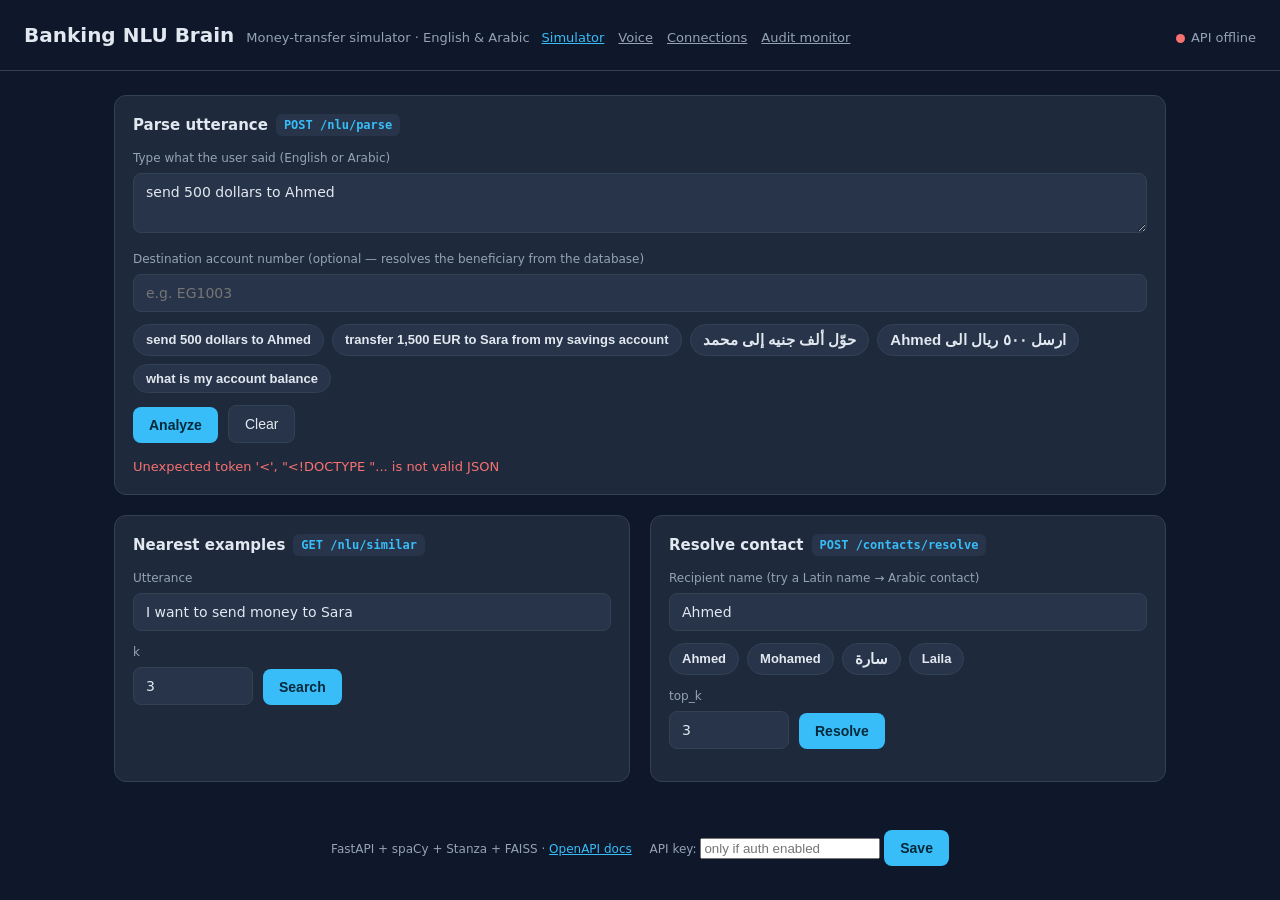
==== app/static/index.html @ 8054254e "feat(voice): live microphone voice assistant page + fix async TTS - Add /voice page: browser mic cap" ====
<!DOCTYPE html>
<html lang="en">
<head>
  <meta charset="utf-8" />
  <meta name="viewport" content="width=device-width, initial-scale=1" />
  <title>Banking NLU Brain — Simulator</title>
  <style>
    :root {
      --bg: #0f172a;
      --panel: #1e293b;
      --panel-2: #273449;
      --border: #334155;
      --text: #e2e8f0;
      --muted: #94a3b8;
      --accent: #38bdf8;
      --accent-2: #22c55e;
      --warn: #f59e0b;
      --danger: #f87171;
    }
    * { box-sizing: border-box; }
    body {
      margin: 0;
      font-family: system-ui, -apple-system, "Segoe UI", Roboto, "Helvetica Neue", Arial, sans-serif;
      background: var(--bg);
      color: var(--text);
      line-height: 1.5;
    }
    header {
      padding: 20px 24px;
      border-bottom: 1px solid var(--border);
      display: flex;
      align-items: baseline;
      gap: 12px;
      flex-wrap: wrap;
    }
    header h1 { font-size: 20px; margin: 0; }
    header .sub { color: var(--muted); font-size: 13px; }
    header .status { margin-left: auto; font-size: 13px; color: var(--muted); }
    .dot { display: inline-block; width: 9px; height: 9px; border-radius: 50%; background: var(--muted); margin-right: 6px; vertical-align: middle; }
    .dot.ok { background: var(--accent-2); }
    .dot.bad { background: var(--danger); }
    main { max-width: 1100px; margin: 0 auto; padding: 24px; display: grid; gap: 20px; grid-template-columns: 1fr 1fr; }
    .full { grid-column: 1 / -1; }
    .card { background: var(--panel); border: 1px solid var(--border); border-radius: 12px; padding: 18px; }
    .card h2 { font-size: 15px; margin: 0 0 12px; display: flex; align-items: center; gap: 8px; }
    .card h2 .ep { font-family: ui-monospace, SFMono-Regular, Menlo, monospace; font-size: 12px; color: var(--accent); background: var(--panel-2); padding: 2px 8px; border-radius: 6px; }
    label { display: block; font-size: 12px; color: var(--muted); margin-bottom: 6px; }
    textarea, input[type=text], input[type=number] {
      width: 100%; background: var(--panel-2); color: var(--text);
      border: 1px solid var(--border); border-radius: 8px; padding: 10px 12px;
      font-size: 14px; font-family: inherit; resize: vertical;
    }
    textarea { min-height: 60px; }
    textarea:focus, input:focus { outline: none; border-color: var(--accent); }
    .row { display: flex; gap: 10px; align-items: flex-end; flex-wrap: wrap; }
    .row > div { flex: 1; min-width: 120px; }
    button {
      background: var(--accent); color: #04293a; border: none; border-radius: 8px;
      padding: 10px 16px; font-size: 14px; font-weight: 600; cursor: pointer;
    }
    button:hover { filter: brightness(1.08); }
    button:disabled { opacity: 0.6; cursor: not-allowed; }
    button.ghost { background: var(--panel-2); color: var(--text); border: 1px solid var(--border); font-weight: 500; }
    .samples { display: flex; flex-wrap: wrap; gap: 8px; margin: 12px 0 4px; }
    .chip {
      background: var(--panel-2); border: 1px solid var(--border); color: var(--text);
      border-radius: 999px; padding: 6px 12px; font-size: 13px; cursor: pointer;
    }
    .chip:hover { border-color: var(--accent); }
    .chip[dir=rtl] { font-size: 15px; }
    .result { margin-top: 14px; }
    .badge { display: inline-block; padding: 3px 10px; border-radius: 999px; font-size: 12px; font-weight: 600; }
    .badge.transfer { background: rgba(34,197,94,.15); color: var(--accent-2); border: 1px solid rgba(34,197,94,.4); }
    .badge.fallback { background: rgba(245,158,11,.15); color: var(--warn); border: 1px solid rgba(245,158,11,.4); }
    .badge.semantic { background: rgba(56,189,248,.15); color: var(--accent); border: 1px solid rgba(56,189,248,.4); }
    .badge.keyword { background: rgba(148,163,184,.15); color: var(--muted); border: 1px solid rgba(148,163,184,.4); }
    .badge.llm { background: rgba(168,85,247,.15); color: #c4b5fd; border: 1px solid rgba(168,85,247,.4); }
    .clarify { margin-top: 12px; background: rgba(168,85,247,.08); border: 1px solid rgba(168,85,247,.35); border-radius: 8px; padding: 10px 12px; font-size: 14px; }
    .clarify .lbl { color: #c4b5fd; font-size: 12px; display: block; margin-bottom: 4px; }
    .kv { display: grid; grid-template-columns: 130px 1fr; gap: 6px 12px; margin-top: 12px; font-size: 14px; }
    .kv .k { color: var(--muted); }
    .kv .v { word-break: break-word; }
    .meter { background: var(--panel-2); border-radius: 999px; height: 8px; overflow: hidden; margin-top: 4px; }
    .meter > span { display: block; height: 100%; background: var(--accent); }
    .list { margin-top: 12px; display: flex; flex-direction: column; gap: 8px; }
    .item { background: var(--panel-2); border: 1px solid var(--border); border-radius: 8px; padding: 10px 12px; font-size: 14px; }
    .item .top { display: flex; justify-content: space-between; gap: 10px; align-items: center; }
    .item .score { font-family: ui-monospace, monospace; color: var(--accent); font-size: 13px; }
    .muted { color: var(--muted); }
    pre.raw { background: #0b1220; border: 1px solid var(--border); border-radius: 8px; padding: 12px; overflow: auto; font-size: 12px; max-height: 260px; }
    details { margin-top: 12px; }
    summary { cursor: pointer; color: var(--muted); font-size: 13px; }
    .err { color: var(--danger); font-size: 13px; margin-top: 10px; }
    footer { text-align: center; color: var(--muted); font-size: 12px; padding: 24px; }
    @media (max-width: 720px) { main { grid-template-columns: 1fr; } }
  </style>
</head>
<body>
  <header>
    <h1>Banking NLU Brain</h1>
    <span class="sub">Money-transfer simulator · English &amp; Arabic</span>
    <nav style="display:flex;gap:14px;font-size:13px">
      <a style="color:var(--accent)" href="/">Simulator</a>
      <a style="color:var(--muted)" href="/voice">Voice</a>
      <a style="color:var(--muted)" href="/admin">Connections</a>
      <a style="color:var(--muted)" href="/admin/audit">Audit monitor</a>
    </nav>
    <span class="status"><span id="healthDot" class="dot"></span><span id="healthText">checking…</span></span>
  </header>

  <main>
    <!-- Parse -->
    <section class="card full">
      <h2>Parse utterance <span class="ep">POST /nlu/parse</span></h2>
      <label for="parseText">Type what the user said (English or Arabic)</label>
      <textarea id="parseText" placeholder="e.g. send 500 dollars to Ahmed">send 500 dollars to Ahmed</textarea>
      <label for="parseAccount" style="margin-top:10px">Destination account number (optional — resolves the beneficiary from the database)</label>
      <input id="parseAccount" type="text" placeholder="e.g. EG1003" />
      <div class="samples" id="parseSamples"></div>
      <div class="row" style="margin-top:12px">
        <button id="parseBtn">Analyze</button>
        <button class="ghost" id="parseClear">Clear</button>
      </div>
      <div class="result" id="parseResult"></div>
    </section>

    <!-- Similar -->
    <section class="card">
      <h2>Nearest examples <span class="ep">GET /nlu/similar</span></h2>
      <label for="simText">Utterance</label>
      <input type="text" id="simText" value="I want to send money to Sara" />
      <div class="row" style="margin-top:12px">
        <div style="max-width:90px">
          <label for="simK">k</label>
          <input type="number" id="simK" value="3" min="1" max="20" />
        </div>
        <div style="flex:0 0 auto"><button id="simBtn">Search</button></div>
      </div>
      <div class="result" id="simResult"></div>
    </section>

    <!-- Resolve -->
    <section class="card">
      <h2>Resolve contact <span class="ep">POST /contacts/resolve</span></h2>
      <label for="resName">Recipient name (try a Latin name → Arabic contact)</label>
      <input type="text" id="resName" value="Ahmed" />
      <div class="samples" id="resSamples"></div>
      <div class="row" style="margin-top:12px">
        <div style="max-width:90px">
          <label for="resK">top_k</label>
          <input type="number" id="resK" value="3" min="1" max="20" />
        </div>
        <div style="flex:0 0 auto"><button id="resBtn">Resolve</button></div>
      </div>
      <div class="result" id="resResult"></div>
    </section>
  </main>

  <footer>
    FastAPI + spaCy + Stanza + FAISS · <a style="color:var(--accent)" href="/docs">OpenAPI docs</a>
    <span style="margin-left:14px">API key: <input id="apiKeyInput" type="password" placeholder="only if auth enabled" style="width:180px"> <button type="button" onclick="saveApiKey()">Save</button></span>
  </footer>

  <script>
    const $ = (id) => document.getElementById(id);
    function apiKey() { return localStorage.getItem("nlu_api_key") || ""; }
    function saveApiKey() { localStorage.setItem("nlu_api_key", $("apiKeyInput").value); checkHealth(); doParse(); }
    const PARSE_SAMPLES = [
      { t: "send 500 dollars to Ahmed" },
      { t: "transfer 1,500 EUR to Sara from my savings account" },
      { t: "حوّل ألف جنيه إلى محمد", rtl: true },
      { t: "ارسل ٥٠٠ ريال الى Ahmed", rtl: true },
      { t: "what is my account balance" },
    ];
    const RES_SAMPLES = [
      { t: "Ahmed" }, { t: "Mohamed" }, { t: "سارة", rtl: true }, { t: "Laila" },
    ];

    function pct(x) { return (x * 100).toFixed(1) + "%"; }
    function esc(s) { return String(s).replace(/[&<>]/g, c => ({ "&": "&amp;", "<": "&lt;", ">": "&gt;" }[c])); }
    function isRTL(s) { return /[\u0600-\u06FF]/.test(s); }

    function renderChips(container, samples, target) {
      container.innerHTML = "";
      samples.forEach(s => {
        const b = document.createElement("button");
        b.className = "chip";
        b.textContent = s.t;
        if (s.rtl) b.setAttribute("dir", "rtl");
        b.onclick = () => { target.value = s.t; target.dispatchEvent(new Event("input")); };
        container.appendChild(b);
      });
    }

    async function api(path, opts) {
      opts = opts || {};
      const headers = Object.assign({}, opts.headers || {});
      const k = apiKey();
      if (k) headers["X-API-Key"] = k;
      const res = await fetch(path, Object.assign({}, opts, { headers }));
      const body = await res.json();
      if (!res.ok) {
        const msg = body && body.error ? body.error.message : (body && body.detail ? JSON.stringify(body.detail) : ("HTTP " + res.status));
        throw new Error(msg);
      }
      return body;
    }

    async function checkHealth() {
      try {
        const h = await api("/health");
        $("healthDot").className = "dot ok";
        $("healthText").textContent = "API online · v" + (h.version || "?");
      } catch (e) {
        $("healthDot").className = "dot bad";
        $("healthText").textContent = "API offline";
      }
    }

    function rawBlock(obj) {
      return `<details><summary>Raw JSON</summary><pre class="raw">${esc(JSON.stringify(obj, null, 2))}</pre></details>`;
    }

    async function doParse() {
      const text = $("parseText").value.trim();
      const account = $("parseAccount").value.trim();
      const out = $("parseResult");
      if (!text) { out.innerHTML = '<div class="err">Enter some text first.</div>'; return; }
      $("parseBtn").disabled = true; out.innerHTML = '<div class="muted">Analyzing…</div>';
      try {
        const payload = { text };
        if (account) payload.account_number = account;
        const r = await api("/nlu/parse", {
          method: "POST", headers: { "Content-Type": "application/json" },
          body: JSON.stringify(payload),
        });
        const e = r.entities || {};
        const rr = r.resolved_recipient;
        const intentClass = r.intent === "transfer_money" ? "transfer" : "fallback";
        const recipientName = rr ? esc(rr.contact.name) : '<span class="muted">— none —</span>';
        const llmBadge = r.llm_assisted ? '<span class="badge llm" title="LiteLLM exception handler filled or corrected slots">LLM assisted</span>' : "";
        const benBadge = r.beneficiary_source
          ? `<span class="badge ${r.beneficiary_source === "database" ? "semantic" : "llm"}" title="How the beneficiary was resolved">beneficiary: ${esc(r.beneficiary_source)}</span>`
          : "";
        const b = r.resolved_beneficiary;
        const benBlock = b
          ? `<div class="kv" style="margin-top:10px">
               <div class="k">beneficiary</div><div class="v" dir="auto"><b>${esc(b.name)}</b></div>
               <div class="k">account</div><div class="v">${b.account ? esc(b.account) : '<span class="muted">null</span>'}</div>
               <div class="k">bank</div><div class="v" dir="auto">${b.bank ? esc(b.bank) : '<span class="muted">null</span>'}</div>
             </div>`
          : (account
              ? `<div class="clarify" style="background:rgba(245,158,11,.08);border-color:rgba(245,158,11,.35)"><span class="lbl" style="color:var(--warn)">account ${esc(account)} not found in database</span><span dir="auto">Delegated to the LLM (see clarification below).</span></div>`
              : "");
        const clarify = r.clarification ? `<div class="clarify"><span class="lbl">LLM clarification</span><span dir="auto">${esc(r.clarification)}</span></div>` : "";
        out.innerHTML = `
          <div style="display:flex;gap:8px;flex-wrap:wrap;align-items:center">
            <span class="badge ${intentClass}">${esc(r.intent)}</span>
            <span class="badge ${esc(r.intent_source)}">${esc(r.intent_source)}</span>
            ${benBadge}
            ${llmBadge}
            <span class="muted">language: <b>${esc(r.language)}</b></span>
          </div>
          <div style="margin-top:10px">
            <label>confidence — ${pct(r.confidence)}</label>
            <div class="meter"><span style="width:${pct(r.confidence)}"></span></div>
          </div>
          <div class="kv">
            <div class="k">amount</div><div class="v">${e.amount ?? '<span class="muted">null</span>'}</div>
            <div class="k">currency</div><div class="v">${e.currency ?? '<span class="muted">null</span>'}</div>
            <div class="k">recipient</div><div class="v" dir="auto">${e.recipient ? esc(e.recipient) : '<span class="muted">null</span>'}</div>
            <div class="k">source account</div><div class="v">${e.source_account ?? '<span class="muted">null</span>'}</div>
            <div class="k">resolved contact</div><div class="v" dir="auto">${recipientName}${rr ? ` <span class="muted">(${esc(rr.contact.account || "")}, ${pct(rr.score)})</span>` : ""}</div>
          </div>
          ${benBlock}
          ${clarify}
          ${rawBlock(r)}`;
      } catch (err) {
        out.innerHTML = `<div class="err">${esc(err.message)}</div>`;
      } finally {
        $("parseBtn").disabled = false;
      }
    }

    async function doSimilar() {
      const text = $("simText").value.trim();
      const k = parseInt($("simK").value, 10) || 3;
      const out = $("simResult");
      if (!text) { out.innerHTML = '<div class="err">Enter some text first.</div>'; return; }
      $("simBtn").disabled = true; out.innerHTML = '<div class="muted">Searching…</div>';
      try {
        const r = await api(`/nlu/similar?text=${encodeURIComponent(text)}&k=${k}`);
        if (!r.length) { out.innerHTML = '<div class="muted">No results (embedding model may be unavailable).</div>'; return; }
        out.innerHTML = '<div class="list">' + r.map(x => `
          <div class="item">
            <div class="top">
              <span dir="auto">${esc(x.text)}</span>
              <span class="score">${pct(x.score)}</span>
            </div>
            <div class="muted" style="font-size:12px;margin-top:4px">${esc(x.intent)}</div>
          </div>`).join("") + "</div>" + rawBlock(r);
      } catch (err) {
        out.innerHTML = `<div class="err">${esc(err.message)}</div>`;
      } finally {
        $("simBtn").disabled = false;
      }
    }

    async function doResolve() {
      const name = $("resName").value.trim();
      const top_k = parseInt($("resK").value, 10) || 3;
      const out = $("resResult");
      if (!name) { out.innerHTML = '<div class="err">Enter a name first.</div>'; return; }
      $("resBtn").disabled = true; out.innerHTML = '<div class="muted">Resolving…</div>';
      try {
        const r = await api("/contacts/resolve", {
          method: "POST", headers: { "Content-Type": "application/json" },
          body: JSON.stringify({ name, top_k }),
        });
        const m = r.matched;
        const matchedHtml = m
          ? `<div class="item"><div class="top"><span dir="auto"><b>${esc(m.contact.name)}</b> <span class="muted">${esc(m.contact.account || "")}</span></span><span class="score">${pct(m.score)}</span></div><div class="muted" style="font-size:12px;margin-top:4px">best match</div></div>`
          : '<div class="muted">No confident match.</div>';
        const cands = (r.candidates || []).map(c => `
          <div class="item"><div class="top"><span dir="auto">${esc(c.contact.name)} <span class="muted">${esc(c.contact.account || "")}</span></span><span class="score">${pct(c.score)}</span></div></div>`).join("");
        out.innerHTML = matchedHtml +
          '<label style="margin-top:14px">candidates</label><div class="list">' + cands + "</div>" + rawBlock(r);
      } catch (err) {
        out.innerHTML = `<div class="err">${esc(err.message)}</div>`;
      } finally {
        $("resBtn").disabled = false;
      }
    }

    renderChips($("parseSamples"), PARSE_SAMPLES, $("parseText"));
    renderChips($("resSamples"), RES_SAMPLES, $("resName"));
    $("parseBtn").onclick = doParse;
    $("parseClear").onclick = () => { $("parseText").value = ""; $("parseAccount").value = ""; $("parseResult").innerHTML = ""; };
    $("simBtn").onclick = doSimilar;
    $("resBtn").onclick = doResolve;
    $("parseText").addEventListener("keydown", (e) => { if ((e.ctrlKey || e.metaKey) && e.key === "Enter") doParse(); });
    $("apiKeyInput").value = apiKey();
    checkHealth();
    doParse();
  </script>
</body>
</html>
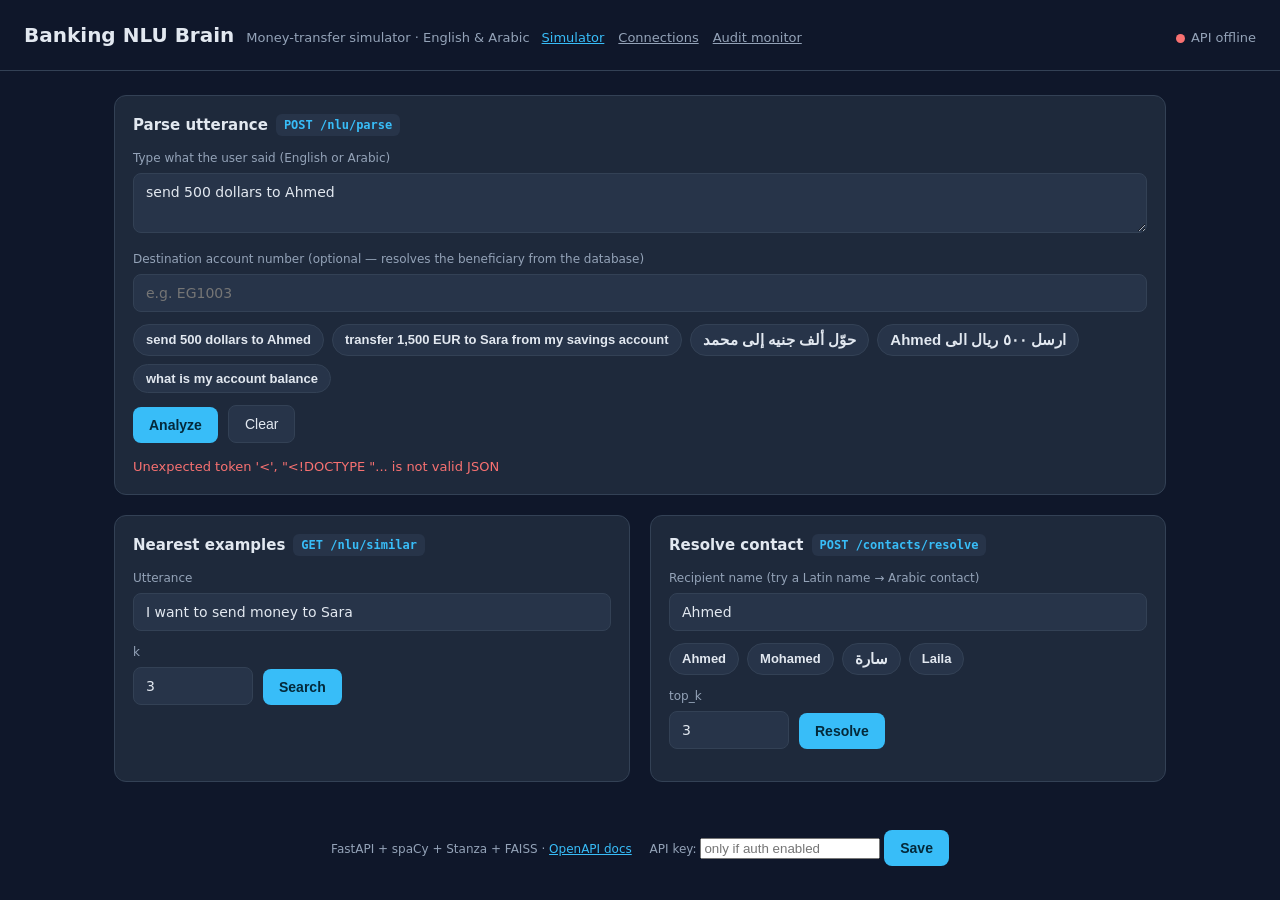
==== commit 92b27d2b: "feat(memory): replace voice layer with per-user Memory Brain (habits + shortcuts) Remove the ASR/TTS" ====
--- a/app/static/index.html
+++ b/app/static/index.html
@@ -101,7 +101,6 @@
     <span class="sub">Money-transfer simulator · English &amp; Arabic</span>
     <nav style="display:flex;gap:14px;font-size:13px">
       <a style="color:var(--accent)" href="/">Simulator</a>
-      <a style="color:var(--muted)" href="/voice">Voice</a>
       <a style="color:var(--muted)" href="/admin">Connections</a>
       <a style="color:var(--muted)" href="/admin/audit">Audit monitor</a>
     </nav>
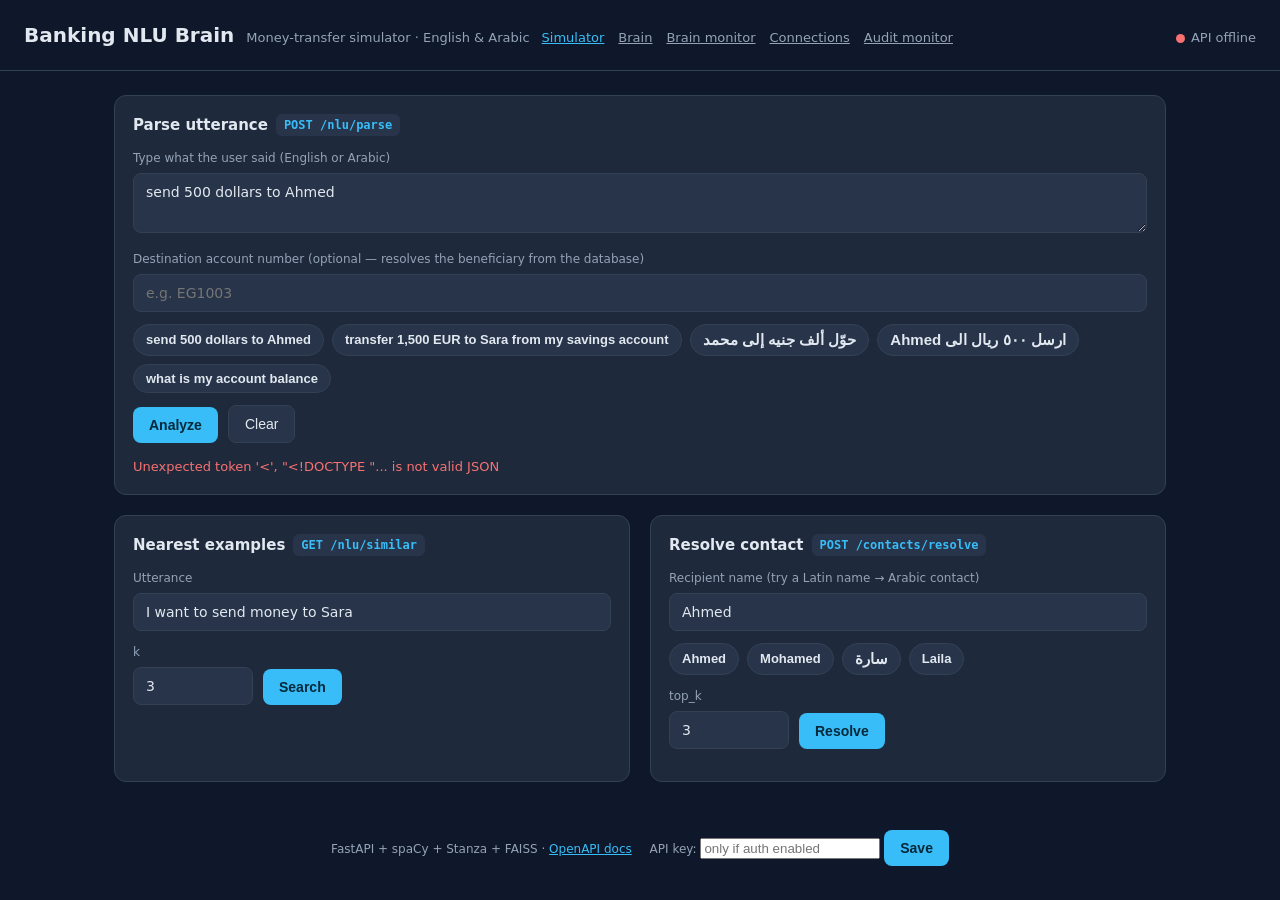
==== commit c60f2045: "feat(memory): Brain simulator + behavior monitoring pages Add two web UIs for the Memory Brain plus " ====
--- a/app/static/index.html
+++ b/app/static/index.html
@@ -101,6 +101,8 @@
     <span class="sub">Money-transfer simulator · English &amp; Arabic</span>
     <nav style="display:flex;gap:14px;font-size:13px">
       <a style="color:var(--accent)" href="/">Simulator</a>
+      <a style="color:var(--muted)" href="/brain">Brain</a>
+      <a style="color:var(--muted)" href="/brain/monitor">Brain monitor</a>
       <a style="color:var(--muted)" href="/admin">Connections</a>
       <a style="color:var(--muted)" href="/admin/audit">Audit monitor</a>
     </nav>
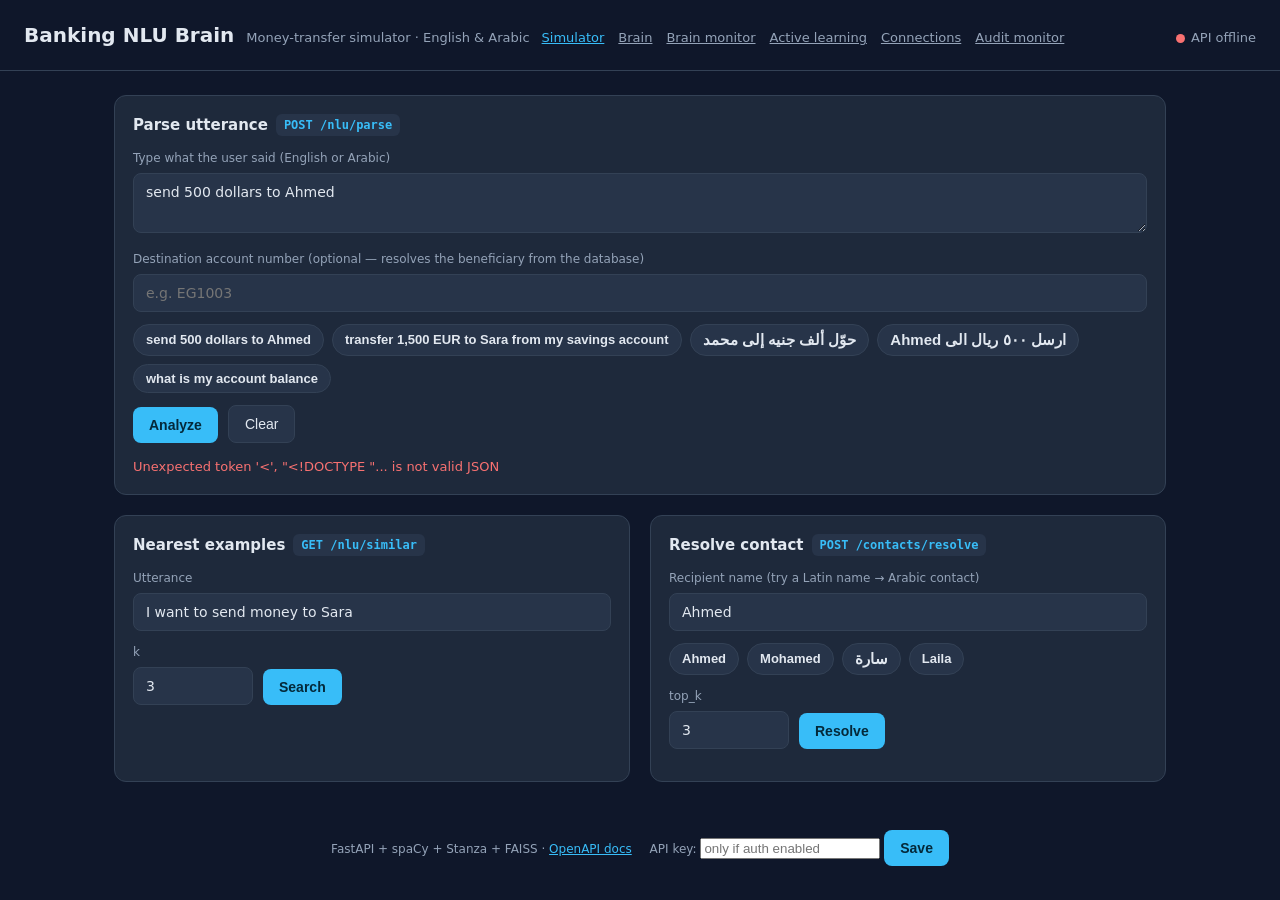
==== commit 385d50ed: "feat(active-learning,observability): add review queue, nightly index hot-swap, and block_trace Co-Au" ====
--- a/app/static/index.html
+++ b/app/static/index.html
@@ -103,6 +103,7 @@
       <a style="color:var(--accent)" href="/">Simulator</a>
       <a style="color:var(--muted)" href="/brain">Brain</a>
       <a style="color:var(--muted)" href="/brain/monitor">Brain monitor</a>
+      <a style="color:var(--muted)" href="/active-learning">Active learning</a>
       <a style="color:var(--muted)" href="/admin">Connections</a>
       <a style="color:var(--muted)" href="/admin/audit">Audit monitor</a>
     </nav>
@@ -220,6 +221,27 @@
 
     function rawBlock(obj) {
       return `<details><summary>Raw JSON</summary><pre class="raw">${esc(JSON.stringify(obj, null, 2))}</pre></details>`;
+    }
+
+    const TRACE_COLOR = { ok: "var(--accent-2)", skipped: "var(--muted)", error: "var(--danger)" };
+    function traceBlock(trace) {
+      if (!trace || !trace.length) return "";
+      const max = Math.max(...trace.map(b => b.duration_ms), 0.001);
+      const rows = trace.map(b => {
+        const c = TRACE_COLOR[b.status] || "var(--muted)";
+        const w = Math.max(2, (b.duration_ms / max) * 100);
+        const note = b.note ? ` <span class="muted">· ${esc(b.note)}</span>` : "";
+        return `<div class="item" style="padding:8px 12px">
+            <div class="top">
+              <span><span class="dot" style="background:${c}"></span>${esc(b.block)}${note}</span>
+              <span class="score">${b.duration_ms.toFixed(2)} ms</span>
+            </div>
+            <div class="meter" style="margin-top:6px"><span style="width:${w}%;background:${c}"></span></div>
+          </div>`;
+      }).join("");
+      const total = trace.reduce((s, b) => s + b.duration_ms, 0);
+      return `<details open style="margin-top:14px"><summary>block_trace · ${trace.length} blocks · ${total.toFixed(2)} ms</summary>
+        <div class="list">${rows}</div></details>`;
     }
 
     async function doParse() {
@@ -275,6 +297,7 @@
           </div>
           ${benBlock}
           ${clarify}
+          ${traceBlock(r.block_trace)}
           ${rawBlock(r)}`;
       } catch (err) {
         out.innerHTML = `<div class="err">${esc(err.message)}</div>`;
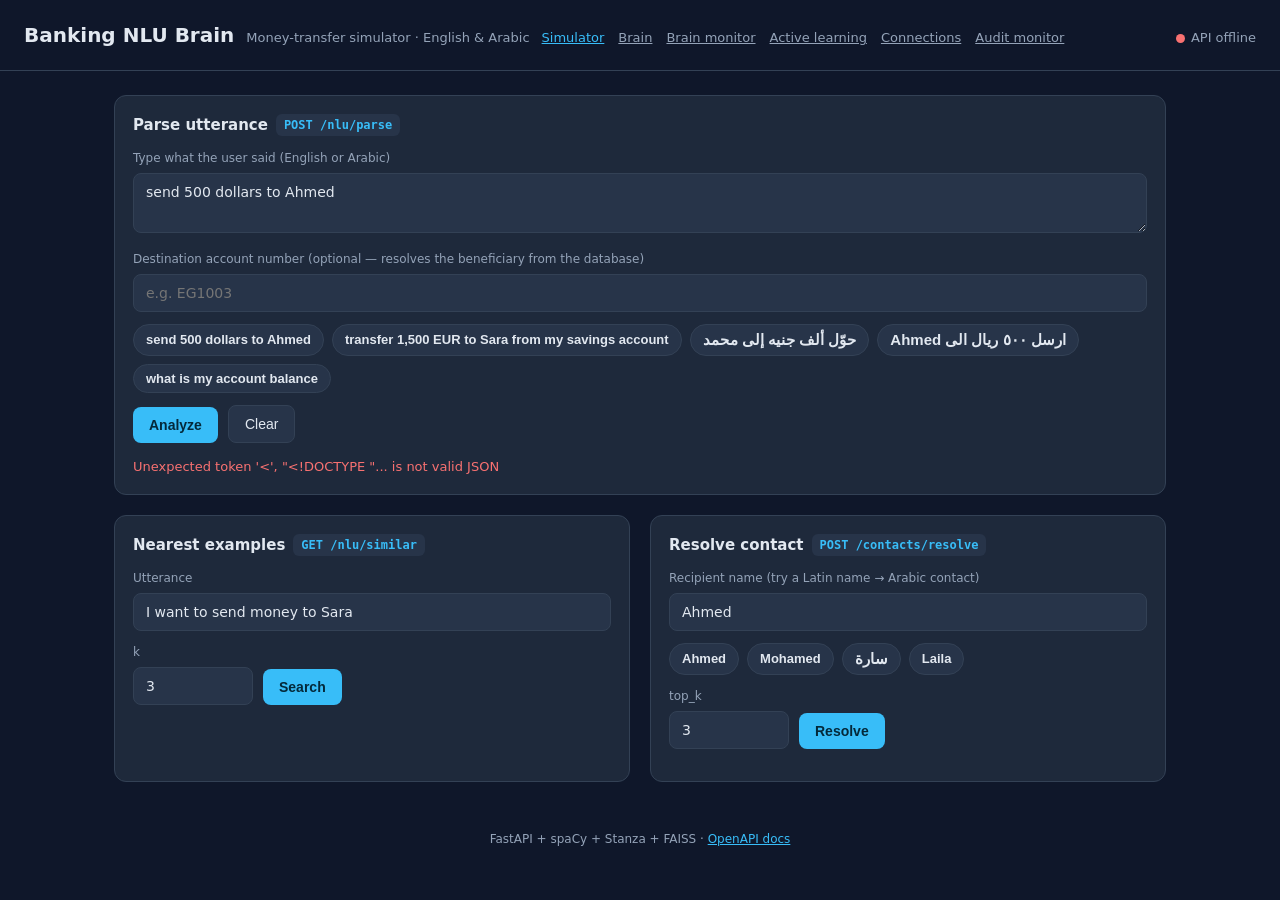
==== commit 6ee7d3ad: "refactor: remove all security layers (API-key auth, rate limiting, security headers, CORS) Co-Author" ====
--- a/app/static/index.html
+++ b/app/static/index.html
@@ -160,13 +160,10 @@
 
   <footer>
     FastAPI + spaCy + Stanza + FAISS · <a style="color:var(--accent)" href="/docs">OpenAPI docs</a>
-    <span style="margin-left:14px">API key: <input id="apiKeyInput" type="password" placeholder="only if auth enabled" style="width:180px"> <button type="button" onclick="saveApiKey()">Save</button></span>
   </footer>
 
   <script>
     const $ = (id) => document.getElementById(id);
-    function apiKey() { return localStorage.getItem("nlu_api_key") || ""; }
-    function saveApiKey() { localStorage.setItem("nlu_api_key", $("apiKeyInput").value); checkHealth(); doParse(); }
     const PARSE_SAMPLES = [
       { t: "send 500 dollars to Ahmed" },
       { t: "transfer 1,500 EUR to Sara from my savings account" },
@@ -197,8 +194,6 @@
     async function api(path, opts) {
       opts = opts || {};
       const headers = Object.assign({}, opts.headers || {});
-      const k = apiKey();
-      if (k) headers["X-API-Key"] = k;
       const res = await fetch(path, Object.assign({}, opts, { headers }));
       const body = await res.json();
       if (!res.ok) {
@@ -363,7 +358,6 @@
     $("simBtn").onclick = doSimilar;
     $("resBtn").onclick = doResolve;
     $("parseText").addEventListener("keydown", (e) => { if ((e.ctrlKey || e.metaKey) && e.key === "Enter") doParse(); });
-    $("apiKeyInput").value = apiKey();
     checkHealth();
     doParse();
   </script>
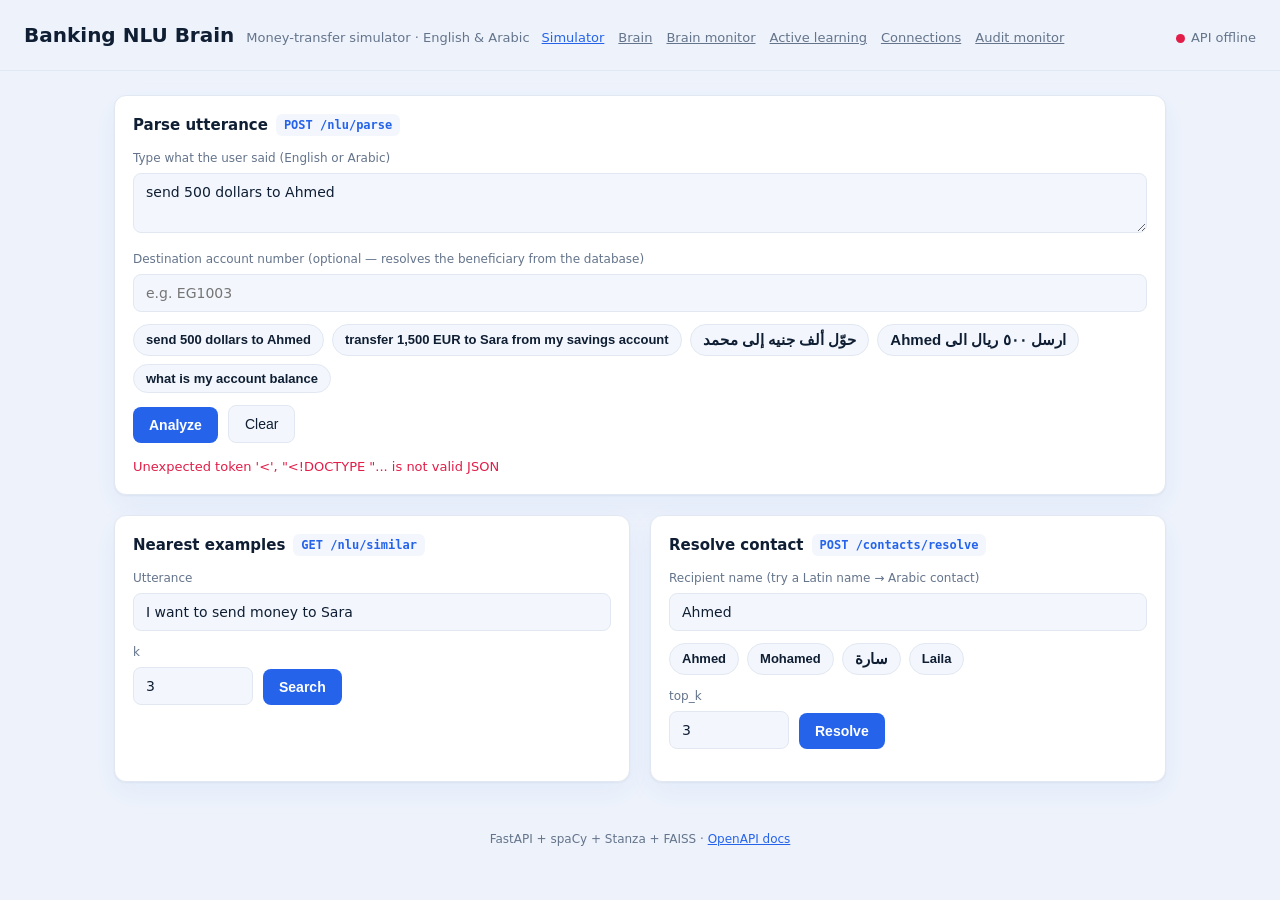
==== commit 7ee47cc5: "style(ui): apply light theme to the dev/admin pages Restyle Simulator, Brain, Brain Monitor, Active " ====
--- a/app/static/index.html
+++ b/app/static/index.html
@@ -6,16 +6,16 @@
   <title>Banking NLU Brain — Simulator</title>
   <style>
     :root {
-      --bg: #0f172a;
-      --panel: #1e293b;
-      --panel-2: #273449;
-      --border: #334155;
-      --text: #e2e8f0;
-      --muted: #94a3b8;
-      --accent: #38bdf8;
-      --accent-2: #22c55e;
-      --warn: #f59e0b;
-      --danger: #f87171;
+      --bg: #eef3fb;
+      --panel: #ffffff;
+      --panel-2: #f3f7fd;
+      --border: #e2e8f2;
+      --text: #0f1e33;
+      --muted: #64748b;
+      --accent: #2563eb;
+      --accent-2: #059669;
+      --warn: #d97706;
+      --danger: #e11d48;
     }
     * { box-sizing: border-box; }
     body {
@@ -55,7 +55,7 @@
     .row { display: flex; gap: 10px; align-items: flex-end; flex-wrap: wrap; }
     .row > div { flex: 1; min-width: 120px; }
     button {
-      background: var(--accent); color: #04293a; border: none; border-radius: 8px;
+      background: var(--accent); color: #ffffff; border: none; border-radius: 8px;
       padding: 10px 16px; font-size: 14px; font-weight: 600; cursor: pointer;
     }
     button:hover { filter: brightness(1.08); }
@@ -74,9 +74,9 @@
     .badge.fallback { background: rgba(245,158,11,.15); color: var(--warn); border: 1px solid rgba(245,158,11,.4); }
     .badge.semantic { background: rgba(56,189,248,.15); color: var(--accent); border: 1px solid rgba(56,189,248,.4); }
     .badge.keyword { background: rgba(148,163,184,.15); color: var(--muted); border: 1px solid rgba(148,163,184,.4); }
-    .badge.llm { background: rgba(168,85,247,.15); color: #c4b5fd; border: 1px solid rgba(168,85,247,.4); }
+    .badge.llm { background: rgba(168,85,247,.15); color: #7c3aed; border: 1px solid rgba(168,85,247,.4); }
     .clarify { margin-top: 12px; background: rgba(168,85,247,.08); border: 1px solid rgba(168,85,247,.35); border-radius: 8px; padding: 10px 12px; font-size: 14px; }
-    .clarify .lbl { color: #c4b5fd; font-size: 12px; display: block; margin-bottom: 4px; }
+    .clarify .lbl { color: #7c3aed; font-size: 12px; display: block; margin-bottom: 4px; }
     .kv { display: grid; grid-template-columns: 130px 1fr; gap: 6px 12px; margin-top: 12px; font-size: 14px; }
     .kv .k { color: var(--muted); }
     .kv .v { word-break: break-word; }
@@ -87,12 +87,14 @@
     .item .top { display: flex; justify-content: space-between; gap: 10px; align-items: center; }
     .item .score { font-family: ui-monospace, monospace; color: var(--accent); font-size: 13px; }
     .muted { color: var(--muted); }
-    pre.raw { background: #0b1220; border: 1px solid var(--border); border-radius: 8px; padding: 12px; overflow: auto; font-size: 12px; max-height: 260px; }
+    pre.raw { background: #f1f5f9; border: 1px solid var(--border); border-radius: 8px; padding: 12px; overflow: auto; font-size: 12px; max-height: 260px; }
     details { margin-top: 12px; }
     summary { cursor: pointer; color: var(--muted); font-size: 13px; }
     .err { color: var(--danger); font-size: 13px; margin-top: 10px; }
     footer { text-align: center; color: var(--muted); font-size: 12px; padding: 24px; }
     @media (max-width: 720px) { main { grid-template-columns: 1fr; } }
+  
+    .card{box-shadow:0 1px 2px rgba(15,30,51,.05),0 10px 30px rgba(37,99,235,.06);}
   </style>
 </head>
 <body>
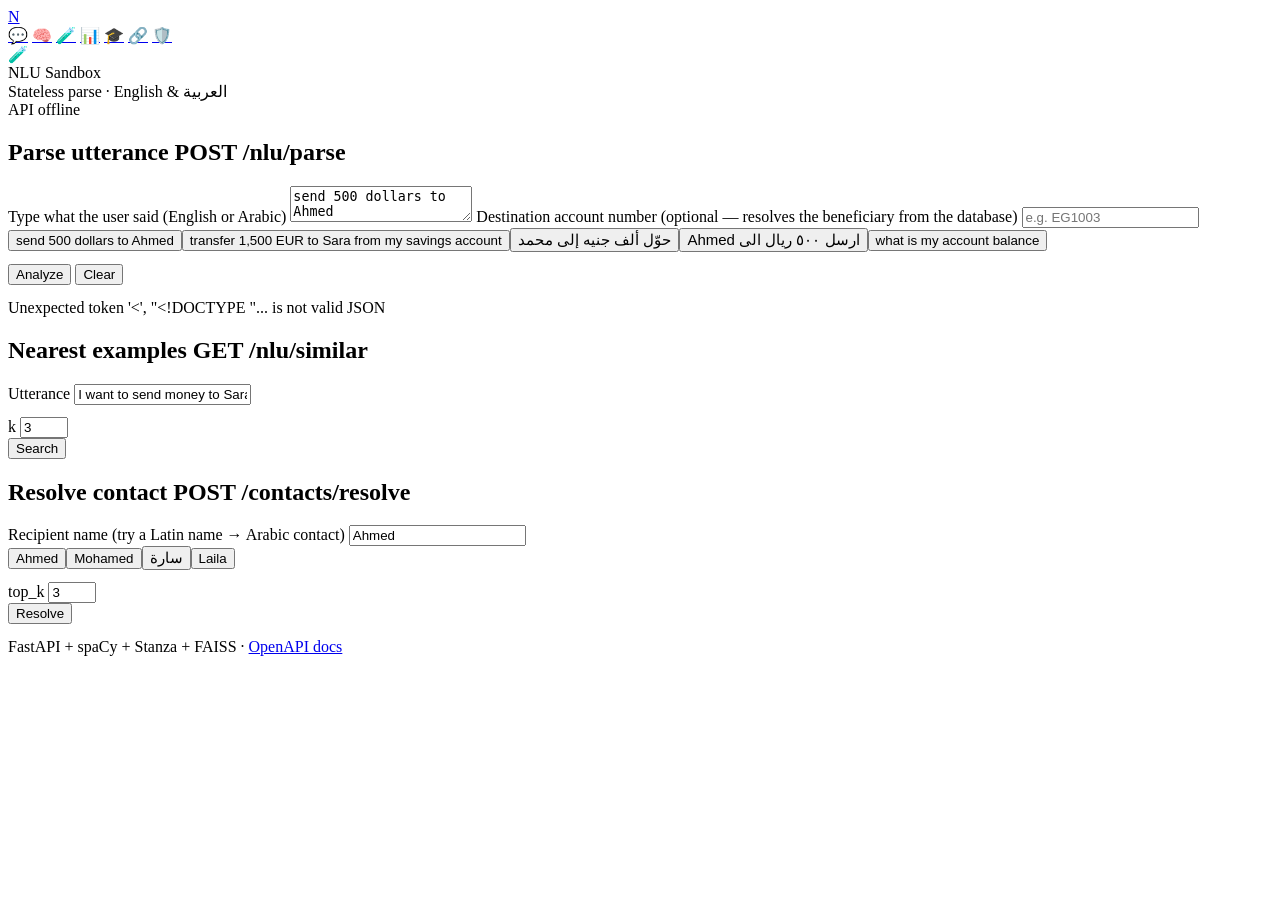
==== commit df93fa17: "style(ui): unify dev/admin pages onto the /assistant app shell Extract the /assistant design languag" ====
--- a/app/static/index.html
+++ b/app/static/index.html
@@ -4,115 +4,40 @@
   <meta charset="utf-8" />
   <meta name="viewport" content="width=device-width, initial-scale=1" />
   <title>Banking NLU Brain — Simulator</title>
+  <link rel="stylesheet" href="/static/app.css" />
   <style>
-    :root {
-      --bg: #eef3fb;
-      --panel: #ffffff;
-      --panel-2: #f3f7fd;
-      --border: #e2e8f2;
-      --text: #0f1e33;
-      --muted: #64748b;
-      --accent: #2563eb;
-      --accent-2: #059669;
-      --warn: #d97706;
-      --danger: #e11d48;
-    }
-    * { box-sizing: border-box; }
-    body {
-      margin: 0;
-      font-family: system-ui, -apple-system, "Segoe UI", Roboto, "Helvetica Neue", Arial, sans-serif;
-      background: var(--bg);
-      color: var(--text);
-      line-height: 1.5;
-    }
-    header {
-      padding: 20px 24px;
-      border-bottom: 1px solid var(--border);
-      display: flex;
-      align-items: baseline;
-      gap: 12px;
-      flex-wrap: wrap;
-    }
-    header h1 { font-size: 20px; margin: 0; }
-    header .sub { color: var(--muted); font-size: 13px; }
-    header .status { margin-left: auto; font-size: 13px; color: var(--muted); }
-    .dot { display: inline-block; width: 9px; height: 9px; border-radius: 50%; background: var(--muted); margin-right: 6px; vertical-align: middle; }
-    .dot.ok { background: var(--accent-2); }
-    .dot.bad { background: var(--danger); }
-    main { max-width: 1100px; margin: 0 auto; padding: 24px; display: grid; gap: 20px; grid-template-columns: 1fr 1fr; }
+    .content { grid-template-columns: 1fr 1fr; }
     .full { grid-column: 1 / -1; }
-    .card { background: var(--panel); border: 1px solid var(--border); border-radius: 12px; padding: 18px; }
-    .card h2 { font-size: 15px; margin: 0 0 12px; display: flex; align-items: center; gap: 8px; }
-    .card h2 .ep { font-family: ui-monospace, SFMono-Regular, Menlo, monospace; font-size: 12px; color: var(--accent); background: var(--panel-2); padding: 2px 8px; border-radius: 6px; }
-    label { display: block; font-size: 12px; color: var(--muted); margin-bottom: 6px; }
-    textarea, input[type=text], input[type=number] {
-      width: 100%; background: var(--panel-2); color: var(--text);
-      border: 1px solid var(--border); border-radius: 8px; padding: 10px 12px;
-      font-size: 14px; font-family: inherit; resize: vertical;
-    }
-    textarea { min-height: 60px; }
-    textarea:focus, input:focus { outline: none; border-color: var(--accent); }
-    .row { display: flex; gap: 10px; align-items: flex-end; flex-wrap: wrap; }
-    .row > div { flex: 1; min-width: 120px; }
-    button {
-      background: var(--accent); color: #ffffff; border: none; border-radius: 8px;
-      padding: 10px 16px; font-size: 14px; font-weight: 600; cursor: pointer;
-    }
-    button:hover { filter: brightness(1.08); }
-    button:disabled { opacity: 0.6; cursor: not-allowed; }
-    button.ghost { background: var(--panel-2); color: var(--text); border: 1px solid var(--border); font-weight: 500; }
-    .samples { display: flex; flex-wrap: wrap; gap: 8px; margin: 12px 0 4px; }
-    .chip {
-      background: var(--panel-2); border: 1px solid var(--border); color: var(--text);
-      border-radius: 999px; padding: 6px 12px; font-size: 13px; cursor: pointer;
-    }
-    .chip:hover { border-color: var(--accent); }
+    .result { margin-top: 14px; }
     .chip[dir=rtl] { font-size: 15px; }
-    .result { margin-top: 14px; }
-    .badge { display: inline-block; padding: 3px 10px; border-radius: 999px; font-size: 12px; font-weight: 600; }
-    .badge.transfer { background: rgba(34,197,94,.15); color: var(--accent-2); border: 1px solid rgba(34,197,94,.4); }
-    .badge.fallback { background: rgba(245,158,11,.15); color: var(--warn); border: 1px solid rgba(245,158,11,.4); }
-    .badge.semantic { background: rgba(56,189,248,.15); color: var(--accent); border: 1px solid rgba(56,189,248,.4); }
-    .badge.keyword { background: rgba(148,163,184,.15); color: var(--muted); border: 1px solid rgba(148,163,184,.4); }
-    .badge.llm { background: rgba(168,85,247,.15); color: #7c3aed; border: 1px solid rgba(168,85,247,.4); }
-    .clarify { margin-top: 12px; background: rgba(168,85,247,.08); border: 1px solid rgba(168,85,247,.35); border-radius: 8px; padding: 10px 12px; font-size: 14px; }
-    .clarify .lbl { color: #7c3aed; font-size: 12px; display: block; margin-bottom: 4px; }
-    .kv { display: grid; grid-template-columns: 130px 1fr; gap: 6px 12px; margin-top: 12px; font-size: 14px; }
-    .kv .k { color: var(--muted); }
-    .kv .v { word-break: break-word; }
-    .meter { background: var(--panel-2); border-radius: 999px; height: 8px; overflow: hidden; margin-top: 4px; }
-    .meter > span { display: block; height: 100%; background: var(--accent); }
-    .list { margin-top: 12px; display: flex; flex-direction: column; gap: 8px; }
-    .item { background: var(--panel-2); border: 1px solid var(--border); border-radius: 8px; padding: 10px 12px; font-size: 14px; }
-    .item .top { display: flex; justify-content: space-between; gap: 10px; align-items: center; }
-    .item .score { font-family: ui-monospace, monospace; color: var(--accent); font-size: 13px; }
-    .muted { color: var(--muted); }
-    pre.raw { background: #f1f5f9; border: 1px solid var(--border); border-radius: 8px; padding: 12px; overflow: auto; font-size: 12px; max-height: 260px; }
-    details { margin-top: 12px; }
-    summary { cursor: pointer; color: var(--muted); font-size: 13px; }
-    .err { color: var(--danger); font-size: 13px; margin-top: 10px; }
-    footer { text-align: center; color: var(--muted); font-size: 12px; padding: 24px; }
-    @media (max-width: 720px) { main { grid-template-columns: 1fr; } }
-  
-    .card{box-shadow:0 1px 2px rgba(15,30,51,.05),0 10px 30px rgba(37,99,235,.06);}
+    .clarify { margin-top: 12px; background: rgba(124,58,237,.08); border: 1px solid rgba(124,58,237,.35); border-radius: 10px; padding: 10px 12px; font-size: 14px; }
+    .clarify .lbl { color: var(--purple); font-size: 12px; display: block; margin-bottom: 4px; }
+    @media (max-width: 900px) { .content { grid-template-columns: 1fr; } }
   </style>
 </head>
 <body>
-  <header>
-    <h1>Banking NLU Brain</h1>
-    <span class="sub">Money-transfer simulator · English &amp; Arabic</span>
-    <nav style="display:flex;gap:14px;font-size:13px">
-      <a style="color:var(--accent)" href="/">Simulator</a>
-      <a style="color:var(--muted)" href="/brain">Brain</a>
-      <a style="color:var(--muted)" href="/brain/monitor">Brain monitor</a>
-      <a style="color:var(--muted)" href="/active-learning">Active learning</a>
-      <a style="color:var(--muted)" href="/admin">Connections</a>
-      <a style="color:var(--muted)" href="/admin/audit">Audit monitor</a>
-    </nav>
-    <span class="status"><span id="healthDot" class="dot"></span><span id="healthText">checking…</span></span>
-  </header>
-
-  <main>
+  <div class="app">
+    <div class="rail">
+      <a class="logo" href="/assistant" title="Home">N</a>
+      <div class="nav">
+        <a class="ic" title="Assistant" href="/assistant">💬</a>
+        <a class="ic" title="Brain" href="/brain">🧠</a>
+        <a class="ic active" title="NLU Sandbox" href="/">🧪</a>
+        <a class="ic" title="Insights" href="/brain/monitor">📊</a>
+        <a class="ic" title="Learning" href="/active-learning">🎓</a>
+        <a class="ic" title="Connections" href="/admin">🔗</a>
+        <a class="ic" title="Audit" href="/admin/audit">🛡️</a>
+      </div>
+      <div class="me" title="user"></div>
+    </div>
+    <div class="main">
+      <div class="top">
+        <div class="av">🧪</div>
+        <div><div class="ttl">NLU Sandbox</div><div class="sub">Stateless parse · English &amp; العربية</div></div>
+        <div class="pill" style="margin-left:auto"><span id="healthDot" class="dot"></span><span id="healthText">checking…</span></div>
+      </div>
+
+  <main class="content">
     <!-- Parse -->
     <section class="card full">
       <h2>Parse utterance <span class="ep">POST /nlu/parse</span></h2>
@@ -160,9 +85,11 @@
     </section>
   </main>
 
-  <footer>
-    FastAPI + spaCy + Stanza + FAISS · <a style="color:var(--accent)" href="/docs">OpenAPI docs</a>
-  </footer>
+      <footer>
+        FastAPI + spaCy + Stanza + FAISS · <a href="/docs">OpenAPI docs</a>
+      </footer>
+    </div>
+  </div>
 
   <script>
     const $ = (id) => document.getElementById(id);
